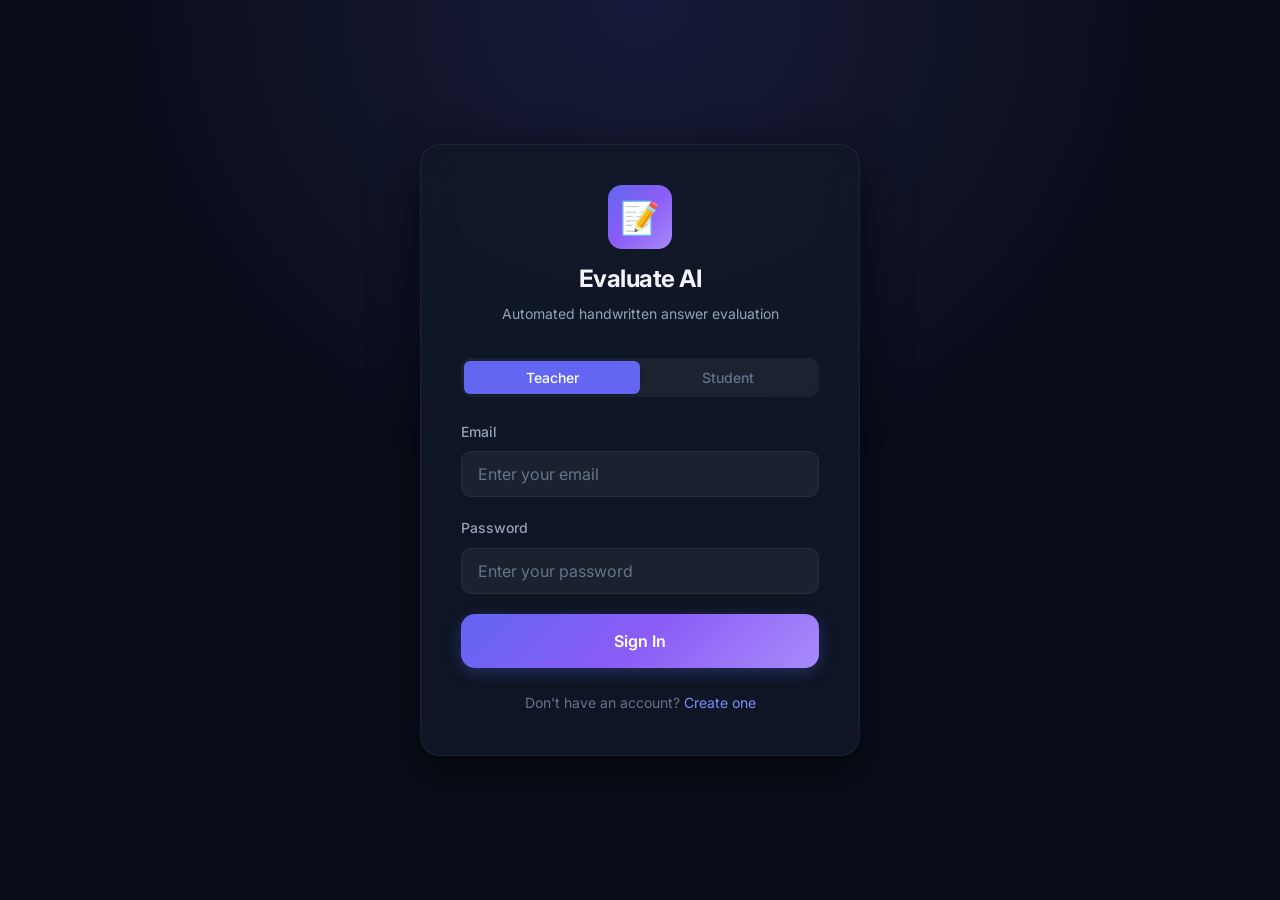
==== frontend/index.html @ 21077ee0 "Initial commit - project architecture and base structure" ====
<!DOCTYPE html>
<html lang="en">
<head>
    <meta charset="UTF-8">
    <meta name="viewport" content="width=device-width, initial-scale=1.0">
    <meta name="description" content="Evaluate AI — Automated evaluation of handwritten student answer sheets using OCR, NLP, and AI">
    <title>Evaluate AI — Login</title>
    <link rel="stylesheet" href="css/variables.css">
    <link rel="stylesheet" href="css/base.css">
    <link rel="stylesheet" href="css/layout.css">
    <link rel="stylesheet" href="css/components.css">
    <link rel="stylesheet" href="css/pages.css">
</head>
<body>
    <!-- Toast Container -->
    <div id="toast-container" class="toast-container"></div>

    <!-- Auth Layout -->
    <div class="auth-layout">
        <div class="auth-card">
            <!-- Header -->
            <div class="auth-header">
                <div class="auth-logo">📝</div>
                <h1>Evaluate AI</h1>
                <p>Automated handwritten answer evaluation</p>
            </div>

            <!-- Role Toggle -->
            <div class="auth-toggle" id="auth-role-toggle">
                <button class="active" data-role="teacher" id="toggle-teacher">Teacher</button>
                <button data-role="student" id="toggle-student">Student</button>
            </div>

            <!-- Login Form -->
            <form id="login-form" style="display: block;">
                <div class="form-group">
                    <label class="form-label" for="login-email">Email</label>
                    <input type="email" id="login-email" class="form-input" placeholder="Enter your email" required>
                </div>
                <div class="form-group">
                    <label class="form-label" for="login-password">Password</label>
                    <input type="password" id="login-password" class="form-input" placeholder="Enter your password" required>
                </div>
                <button type="submit" class="btn btn-primary btn-lg" style="width:100%;" id="login-btn">
                    Sign In
                </button>
            </form>

            <!-- Register Form -->
            <form id="register-form" style="display: none;">
                <div class="form-group">
                    <label class="form-label" for="register-name">Full Name</label>
                    <input type="text" id="register-name" class="form-input" placeholder="Enter your full name" required>
                </div>
                <div class="form-group">
                    <label class="form-label" for="register-email">Email</label>
                    <input type="email" id="register-email" class="form-input" placeholder="Enter your email" required>
                </div>
                <div class="form-group">
                    <label class="form-label" for="register-password">Password</label>
                    <input type="password" id="register-password" class="form-input" placeholder="Create a password (6+ characters)" required minlength="6">
                </div>
                <button type="submit" class="btn btn-primary btn-lg" style="width:100%;" id="register-btn">
                    Create Account
                </button>
            </form>

            <!-- Toggle Auth Mode -->
            <div class="auth-footer">
                <span id="auth-mode-text">Don't have an account?</span>
                <a href="#" id="auth-mode-link">Create one</a>
            </div>
        </div>
    </div>

    <script src="js/utils.js"></script>
    <script src="js/api.js"></script>
    <script src="js/auth.js"></script>
</body>
</html>
---- frontend/css/variables.css ----
/* ============================================================
   Design System Tokens — Variables
   Premium dark theme with vibrant gradients
   ============================================================ */

@import url('https://fonts.googleapis.com/css2?family=Inter:wght@300;400;500;600;700;800&display=swap');

:root {
    /* ---- Colors: Dark Theme ---- */
    --bg-primary: #0a0e1a;
    --bg-secondary: #111827;
    --bg-tertiary: #1a2035;
    --bg-card: rgba(17, 24, 39, 0.8);
    --bg-card-hover: rgba(26, 32, 53, 0.9);
    --bg-glass: rgba(255, 255, 255, 0.03);
    --bg-input: rgba(255, 255, 255, 0.05);
    --bg-input-focus: rgba(255, 255, 255, 0.08);

    /* ---- Accent Colors ---- */
    --accent-primary: #6366f1;       /* Indigo */
    --accent-primary-light: #818cf8;
    --accent-primary-dark: #4f46e5;
    --accent-secondary: #8b5cf6;     /* Violet */
    --accent-success: #10b981;       /* Emerald */
    --accent-warning: #f59e0b;       /* Amber */
    --accent-danger: #ef4444;        /* Red */
    --accent-info: #06b6d4;          /* Cyan */

    /* ---- Gradients ---- */
    --gradient-primary: linear-gradient(135deg, #6366f1 0%, #8b5cf6 50%, #a78bfa 100%);
    --gradient-success: linear-gradient(135deg, #10b981 0%, #34d399 100%);
    --gradient-danger: linear-gradient(135deg, #ef4444 0%, #f87171 100%);
    --gradient-card: linear-gradient(145deg, rgba(99, 102, 241, 0.05) 0%, rgba(139, 92, 246, 0.05) 100%);
    --gradient-hero: linear-gradient(135deg, #0a0e1a 0%, #1a1040 50%, #0a0e1a 100%);
    --gradient-glow: radial-gradient(ellipse at 50% 0%, rgba(99, 102, 241, 0.15) 0%, transparent 60%);

    /* ---- Text Colors ---- */
    --text-primary: #f1f5f9;
    --text-secondary: #94a3b8;
    --text-tertiary: #64748b;
    --text-inverse: #0a0e1a;
    --text-accent: #818cf8;

    /* ---- Border Colors ---- */
    --border-primary: rgba(255, 255, 255, 0.06);
    --border-secondary: rgba(255, 255, 255, 0.1);
    --border-accent: rgba(99, 102, 241, 0.3);
    --border-focus: rgba(99, 102, 241, 0.5);

    /* ---- Shadows ---- */
    --shadow-sm: 0 1px 2px rgba(0, 0, 0, 0.3);
    --shadow-md: 0 4px 12px rgba(0, 0, 0, 0.4);
    --shadow-lg: 0 8px 32px rgba(0, 0, 0, 0.5);
    --shadow-xl: 0 16px 48px rgba(0, 0, 0, 0.6);
    --shadow-glow: 0 0 30px rgba(99, 102, 241, 0.15);
    --shadow-card: 0 4px 20px rgba(0, 0, 0, 0.3), 0 0 0 1px rgba(255, 255, 255, 0.05);

    /* ---- Typography ---- */
    --font-family: 'Inter', -apple-system, BlinkMacSystemFont, 'Segoe UI', sans-serif;
    --font-size-xs: 0.75rem;
    --font-size-sm: 0.875rem;
    --font-size-base: 1rem;
    --font-size-lg: 1.125rem;
    --font-size-xl: 1.25rem;
    --font-size-2xl: 1.5rem;
    --font-size-3xl: 1.875rem;
    --font-size-4xl: 2.25rem;
    --font-size-5xl: 3rem;

    /* ---- Spacing ---- */
    --space-1: 0.25rem;
    --space-2: 0.5rem;
    --space-3: 0.75rem;
    --space-4: 1rem;
    --space-5: 1.25rem;
    --space-6: 1.5rem;
    --space-8: 2rem;
    --space-10: 2.5rem;
    --space-12: 3rem;
    --space-16: 4rem;
    --space-20: 5rem;

    /* ---- Border Radius ---- */
    --radius-sm: 6px;
    --radius-md: 10px;
    --radius-lg: 14px;
    --radius-xl: 20px;
    --radius-full: 9999px;

    /* ---- Transitions ---- */
    --transition-fast: 150ms cubic-bezier(0.4, 0, 0.2, 1);
    --transition-base: 250ms cubic-bezier(0.4, 0, 0.2, 1);
    --transition-slow: 400ms cubic-bezier(0.4, 0, 0.2, 1);
    --transition-spring: 500ms cubic-bezier(0.34, 1.56, 0.64, 1);

    /* ---- Z-Index ---- */
    --z-dropdown: 100;
    --z-modal: 200;
    --z-toast: 300;
    --z-tooltip: 400;

    /* ---- Sidebar ---- */
    --sidebar-width: 260px;
    --sidebar-collapsed: 72px;
}
---- frontend/css/base.css ----
/* ============================================================
   Base Styles — Reset + Typography + Global
   ============================================================ */

/* ---- CSS Reset ---- */
*, *::before, *::after {
    margin: 0;
    padding: 0;
    box-sizing: border-box;
}

html {
    font-size: 16px;
    scroll-behavior: smooth;
    -webkit-font-smoothing: antialiased;
    -moz-osx-font-smoothing: grayscale;
}

body {
    font-family: var(--font-family);
    font-size: var(--font-size-base);
    color: var(--text-primary);
    background-color: var(--bg-primary);
    line-height: 1.6;
    min-height: 100vh;
    overflow-x: hidden;
}

/* ---- Background glow effect ---- */
body::before {
    content: '';
    position: fixed;
    top: 0;
    left: 0;
    right: 0;
    height: 600px;
    background: var(--gradient-glow);
    pointer-events: none;
    z-index: 0;
}

/* ---- Typography ---- */
h1, h2, h3, h4, h5, h6 {
    font-weight: 700;
    line-height: 1.2;
    color: var(--text-primary);
    letter-spacing: -0.02em;
}

h1 { font-size: var(--font-size-4xl); }
h2 { font-size: var(--font-size-3xl); }
h3 { font-size: var(--font-size-2xl); }
h4 { font-size: var(--font-size-xl); }
h5 { font-size: var(--font-size-lg); }

p {
    color: var(--text-secondary);
    line-height: 1.7;
}

a {
    color: var(--accent-primary-light);
    text-decoration: none;
    transition: color var(--transition-fast);
}

a:hover {
    color: var(--accent-primary);
}

/* ---- Scrollbar ---- */
::-webkit-scrollbar {
    width: 6px;
    height: 6px;
}

::-webkit-scrollbar-track {
    background: var(--bg-primary);
}

::-webkit-scrollbar-thumb {
    background: var(--bg-tertiary);
    border-radius: var(--radius-full);
}

::-webkit-scrollbar-thumb:hover {
    background: var(--accent-primary);
}

/* ---- Selection ---- */
::selection {
    background: rgba(99, 102, 241, 0.3);
    color: var(--text-primary);
}

/* ---- Focus Outline ---- */
:focus-visible {
    outline: 2px solid var(--accent-primary);
    outline-offset: 2px;
}

/* ---- Image defaults ---- */
img {
    max-width: 100%;
    height: auto;
    display: block;
}

/* ---- Lists ---- */
ul, ol {
    list-style: none;
}

/* ---- Tables ---- */
table {
    width: 100%;
    border-collapse: collapse;
}
---- frontend/css/layout.css ----
/* ============================================================
   Layout — Grid, Containers, Responsive
   ============================================================ */

/* ---- App Layout (sidebar + main) ---- */
.app-layout {
    display: flex;
    min-height: 100vh;
}

.main-content {
    flex: 1;
    margin-left: var(--sidebar-width);
    padding: var(--space-8);
    position: relative;
    z-index: 1;
    transition: margin-left var(--transition-base);
}

/* ---- Containers ---- */
.container {
    width: 100%;
    max-width: 1200px;
    margin: 0 auto;
    padding: 0 var(--space-4);
}

.container-sm { max-width: 640px; }
.container-md { max-width: 768px; }
.container-lg { max-width: 1024px; }
.container-xl { max-width: 1280px; }

/* ---- Auth Layout (centered) ---- */
.auth-layout {
    display: flex;
    align-items: center;
    justify-content: center;
    min-height: 100vh;
    padding: var(--space-4);
    position: relative;
    z-index: 1;
}

.auth-card {
    width: 100%;
    max-width: 440px;
    background: var(--bg-card);
    border: 1px solid var(--border-primary);
    border-radius: var(--radius-xl);
    padding: var(--space-10);
    box-shadow: var(--shadow-xl);
    backdrop-filter: blur(20px);
}

/* ---- Grid System ---- */
.grid {
    display: grid;
    gap: var(--space-6);
}

.grid-2 { grid-template-columns: repeat(2, 1fr); }
.grid-3 { grid-template-columns: repeat(3, 1fr); }
.grid-4 { grid-template-columns: repeat(4, 1fr); }

/* ---- Flex Utilities ---- */
.flex { display: flex; }
.flex-col { flex-direction: column; }
.flex-wrap { flex-wrap: wrap; }
.items-center { align-items: center; }
.items-start { align-items: flex-start; }
.justify-center { justify-content: center; }
.justify-between { justify-content: space-between; }
.justify-end { justify-content: flex-end; }
.gap-1 { gap: var(--space-1); }
.gap-2 { gap: var(--space-2); }
.gap-3 { gap: var(--space-3); }
.gap-4 { gap: var(--space-4); }
.gap-6 { gap: var(--space-6); }
.gap-8 { gap: var(--space-8); }

/* ---- Page Header ---- */
.page-header {
    display: flex;
    align-items: center;
    justify-content: space-between;
    margin-bottom: var(--space-8);
    flex-wrap: wrap;
    gap: var(--space-4);
}

.page-header h1 {
    font-size: var(--font-size-3xl);
    background: var(--gradient-primary);
    -webkit-background-clip: text;
    -webkit-text-fill-color: transparent;
    background-clip: text;
}

.page-header p {
    margin-top: var(--space-1);
}

/* ---- Section ---- */
.section {
    margin-bottom: var(--space-10);
}

.section-title {
    font-size: var(--font-size-xl);
    margin-bottom: var(--space-6);
    display: flex;
    align-items: center;
    gap: var(--space-3);
}

/* ---- Responsive ---- */
@media (max-width: 1024px) {
    .main-content {
        margin-left: var(--sidebar-collapsed);
    }
    .grid-4 { grid-template-columns: repeat(2, 1fr); }
}

@media (max-width: 768px) {
    .main-content {
        margin-left: 0;
        padding: var(--space-4);
        padding-top: calc(var(--space-16) + var(--space-4));
    }
    .grid-2, .grid-3, .grid-4 {
        grid-template-columns: 1fr;
    }
    .page-header h1 {
        font-size: var(--font-size-2xl);
    }
}
---- frontend/css/components.css ----
/* ============================================================
   Components — Reusable UI Elements
   ============================================================ */

/* ---- Buttons ---- */
.btn {
    display: inline-flex;
    align-items: center;
    justify-content: center;
    gap: var(--space-2);
    padding: var(--space-3) var(--space-6);
    font-family: var(--font-family);
    font-size: var(--font-size-sm);
    font-weight: 600;
    border: none;
    border-radius: var(--radius-md);
    cursor: pointer;
    transition: all var(--transition-base);
    text-decoration: none;
    line-height: 1.4;
    position: relative;
    overflow: hidden;
}

.btn::before {
    content: '';
    position: absolute;
    inset: 0;
    background: linear-gradient(rgba(255,255,255,0.1), transparent);
    opacity: 0;
    transition: opacity var(--transition-fast);
}

.btn:hover::before { opacity: 1; }

.btn-primary {
    background: var(--gradient-primary);
    color: white;
    box-shadow: 0 4px 15px rgba(99, 102, 241, 0.3);
}

.btn-primary:hover {
    transform: translateY(-1px);
    box-shadow: 0 6px 25px rgba(99, 102, 241, 0.4);
}

.btn-secondary {
    background: var(--bg-input);
    color: var(--text-primary);
    border: 1px solid var(--border-secondary);
}

.btn-secondary:hover {
    background: var(--bg-input-focus);
    border-color: var(--border-accent);
}

.btn-success {
    background: var(--gradient-success);
    color: white;
}

.btn-danger {
    background: var(--gradient-danger);
    color: white;
}

.btn-ghost {
    background: transparent;
    color: var(--text-secondary);
}

.btn-ghost:hover {
    color: var(--text-primary);
    background: var(--bg-input);
}

.btn-lg {
    padding: var(--space-4) var(--space-8);
    font-size: var(--font-size-base);
    border-radius: var(--radius-lg);
}

.btn-sm {
    padding: var(--space-2) var(--space-4);
    font-size: var(--font-size-xs);
}

.btn-icon {
    width: 40px;
    height: 40px;
    padding: 0;
    border-radius: var(--radius-md);
}

.btn:disabled {
    opacity: 0.5;
    cursor: not-allowed;
    transform: none !important;
}

/* ---- Cards ---- */
.card {
    background: var(--bg-card);
    border: 1px solid var(--border-primary);
    border-radius: var(--radius-lg);
    padding: var(--space-6);
    box-shadow: var(--shadow-card);
    backdrop-filter: blur(10px);
    transition: all var(--transition-base);
}

.card:hover {
    border-color: var(--border-accent);
    box-shadow: var(--shadow-card), var(--shadow-glow);
}

.card-header {
    display: flex;
    align-items: center;
    justify-content: space-between;
    margin-bottom: var(--space-4);
    padding-bottom: var(--space-4);
    border-bottom: 1px solid var(--border-primary);
}

.card-title {
    font-size: var(--font-size-lg);
    font-weight: 600;
}

.card-body {
    flex: 1;
}

.card-footer {
    margin-top: var(--space-4);
    padding-top: var(--space-4);
    border-top: 1px solid var(--border-primary);
}

/* ---- Stats Card ---- */
.stat-card {
    background: var(--bg-card);
    border: 1px solid var(--border-primary);
    border-radius: var(--radius-lg);
    padding: var(--space-6);
    position: relative;
    overflow: hidden;
}

.stat-card::before {
    content: '';
    position: absolute;
    top: 0;
    left: 0;
    right: 0;
    height: 3px;
    background: var(--gradient-primary);
}

.stat-card .stat-icon {
    width: 48px;
    height: 48px;
    display: flex;
    align-items: center;
    justify-content: center;
    border-radius: var(--radius-md);
    background: var(--bg-glass);
    font-size: 1.5rem;
    margin-bottom: var(--space-4);
}

.stat-card .stat-value {
    font-size: var(--font-size-3xl);
    font-weight: 800;
    color: var(--text-primary);
    letter-spacing: -0.03em;
}

.stat-card .stat-label {
    font-size: var(--font-size-sm);
    color: var(--text-tertiary);
    margin-top: var(--space-1);
}

/* ---- Inputs ---- */
.form-group {
    display: flex;
    flex-direction: column;
    gap: var(--space-2);
    margin-bottom: var(--space-5);
}

.form-label {
    font-size: var(--font-size-sm);
    font-weight: 500;
    color: var(--text-secondary);
}

.form-input {
    width: 100%;
    padding: var(--space-3) var(--space-4);
    background: var(--bg-input);
    border: 1px solid var(--border-primary);
    border-radius: var(--radius-md);
    color: var(--text-primary);
    font-family: var(--font-family);
    font-size: var(--font-size-base);
    transition: all var(--transition-fast);
    outline: none;
}

.form-input::placeholder {
    color: var(--text-tertiary);
}

.form-input:focus {
    background: var(--bg-input-focus);
    border-color: var(--border-focus);
    box-shadow: 0 0 0 3px rgba(99, 102, 241, 0.1);
}

.form-select {
    appearance: none;
    background-image: url("data:image/svg+xml,%3Csvg xmlns='http://www.w3.org/2000/svg' width='12' height='12' fill='%2394a3b8' viewBox='0 0 16 16'%3E%3Cpath d='M8 11L3 6h10l-5 5z'/%3E%3C/svg%3E");
    background-repeat: no-repeat;
    background-position: right 12px center;
    padding-right: var(--space-10);
}

/* ---- Badges ---- */
.badge {
    display: inline-flex;
    align-items: center;
    padding: var(--space-1) var(--space-3);
    font-size: var(--font-size-xs);
    font-weight: 600;
    border-radius: var(--radius-full);
    letter-spacing: 0.02em;
}

.badge-success {
    background: rgba(16, 185, 129, 0.15);
    color: var(--accent-success);
}

.badge-warning {
    background: rgba(245, 158, 11, 0.15);
    color: var(--accent-warning);
}

.badge-danger {
    background: rgba(239, 68, 68, 0.15);
    color: var(--accent-danger);
}

.badge-info {
    background: rgba(6, 182, 212, 0.15);
    color: var(--accent-info);
}

.badge-primary {
    background: rgba(99, 102, 241, 0.15);
    color: var(--accent-primary-light);
}

/* ---- Grade Badges ---- */
.grade-badge {
    display: inline-flex;
    align-items: center;
    justify-content: center;
    width: 48px;
    height: 48px;
    border-radius: var(--radius-md);
    font-size: var(--font-size-lg);
    font-weight: 800;
}

.grade-A { background: rgba(16, 185, 129, 0.15); color: var(--accent-success); }
.grade-B { background: rgba(6, 182, 212, 0.15); color: var(--accent-info); }
.grade-C { background: rgba(245, 158, 11, 0.15); color: var(--accent-warning); }
.grade-D { background: rgba(239, 68, 68, 0.15); color: var(--accent-danger); }
.grade-F { background: rgba(239, 68, 68, 0.25); color: var(--accent-danger); }

/* ---- Table ---- */
.data-table {
    width: 100%;
    border-collapse: separate;
    border-spacing: 0;
}

.data-table thead th {
    text-align: left;
    padding: var(--space-3) var(--space-4);
    font-size: var(--font-size-xs);
    font-weight: 600;
    color: var(--text-tertiary);
    text-transform: uppercase;
    letter-spacing: 0.05em;
    border-bottom: 1px solid var(--border-primary);
}

.data-table tbody td {
    padding: var(--space-4);
    font-size: var(--font-size-sm);
    border-bottom: 1px solid var(--border-primary);
    color: var(--text-secondary);
}

.data-table tbody tr {
    transition: background var(--transition-fast);
}

.data-table tbody tr:hover {
    background: var(--bg-glass);
}

/* ---- Toast Notification ---- */
.toast-container {
    position: fixed;
    top: var(--space-6);
    right: var(--space-6);
    z-index: var(--z-toast);
    display: flex;
    flex-direction: column;
    gap: var(--space-3);
}

.toast {
    display: flex;
    align-items: center;
    gap: var(--space-3);
    padding: var(--space-4) var(--space-6);
    background: var(--bg-secondary);
    border: 1px solid var(--border-secondary);
    border-radius: var(--radius-md);
    box-shadow: var(--shadow-lg);
    animation: slideInRight 0.3s var(--transition-spring) forwards;
    max-width: 380px;
}

.toast-success { border-left: 3px solid var(--accent-success); }
.toast-error { border-left: 3px solid var(--accent-danger); }
.toast-info { border-left: 3px solid var(--accent-info); }

@keyframes slideInRight {
    from { transform: translateX(100%); opacity: 0; }
    to { transform: translateX(0); opacity: 1; }
}

@keyframes slideOutRight {
    from { transform: translateX(0); opacity: 1; }
    to { transform: translateX(100%); opacity: 0; }
}

/* ---- Progress Bar ---- */
.progress-bar-container {
    width: 100%;
    height: 8px;
    background: var(--bg-input);
    border-radius: var(--radius-full);
    overflow: hidden;
}

.progress-bar-fill {
    height: 100%;
    background: var(--gradient-primary);
    border-radius: var(--radius-full);
    transition: width var(--transition-slow);
    position: relative;
}

.progress-bar-fill::after {
    content: '';
    position: absolute;
    inset: 0;
    background: linear-gradient(90deg, transparent, rgba(255,255,255,0.2), transparent);
    animation: shimmer 2s infinite;
}

@keyframes shimmer {
    0% { transform: translateX(-100%); }
    100% { transform: translateX(100%); }
}

/* ---- Empty State ---- */
.empty-state {
    display: flex;
    flex-direction: column;
    align-items: center;
    justify-content: center;
    padding: var(--space-16) var(--space-8);
    text-align: center;
}

.empty-state .empty-icon {
    font-size: 4rem;
    margin-bottom: var(--space-6);
    opacity: 0.3;
}

.empty-state h3 {
    color: var(--text-secondary);
    margin-bottom: var(--space-2);
}

.empty-state p {
    color: var(--text-tertiary);
    max-width: 360px;
}

/* ---- Loading Spinner ---- */
.spinner {
    width: 20px;
    height: 20px;
    border: 2px solid var(--border-secondary);
    border-top-color: var(--accent-primary);
    border-radius: 50%;
    animation: spin 0.6s linear infinite;
}

.spinner-lg {
    width: 40px;
    height: 40px;
    border-width: 3px;
}

@keyframes spin {
    to { transform: rotate(360deg); }
}

/* ---- Modal ---- */
.modal-backdrop {
    position: fixed;
    inset: 0;
    background: rgba(0, 0, 0, 0.6);
    backdrop-filter: blur(4px);
    z-index: var(--z-modal);
    display: flex;
    align-items: center;
    justify-content: center;
    padding: var(--space-4);
    opacity: 0;
    visibility: hidden;
    transition: all var(--transition-base);
}

.modal-backdrop.active {
    opacity: 1;
    visibility: visible;
}

.modal {
    background: var(--bg-secondary);
    border: 1px solid var(--border-secondary);
    border-radius: var(--radius-xl);
    padding: var(--space-8);
    max-width: 520px;
    width: 100%;
    box-shadow: var(--shadow-xl);
    transform: scale(0.95);
    transition: transform var(--transition-base);
}

.modal-backdrop.active .modal {
    transform: scale(1);
}

/* ---- Skeleton Loading ---- */
.skeleton {
    background: linear-gradient(90deg, var(--bg-tertiary), var(--bg-secondary), var(--bg-tertiary));
    background-size: 200% 100%;
    animation: skeleton-shimmer 1.5s ease-in-out infinite;
    border-radius: var(--radius-sm);
}

@keyframes skeleton-shimmer {
    0% { background-position: 200% 0; }
    100% { background-position: -200% 0; }
}
---- frontend/css/pages.css ----
/* ============================================================
   Page-Specific Styles
   ============================================================ */

/* ---- Sidebar ---- */
.sidebar {
    position: fixed;
    left: 0;
    top: 0;
    bottom: 0;
    width: var(--sidebar-width);
    background: var(--bg-secondary);
    border-right: 1px solid var(--border-primary);
    display: flex;
    flex-direction: column;
    z-index: 50;
    transition: width var(--transition-base);
}

.sidebar-logo {
    padding: var(--space-6);
    display: flex;
    align-items: center;
    gap: var(--space-3);
    border-bottom: 1px solid var(--border-primary);
}

.sidebar-logo .logo-icon {
    width: 40px;
    height: 40px;
    display: flex;
    align-items: center;
    justify-content: center;
    background: var(--gradient-primary);
    border-radius: var(--radius-md);
    font-size: 1.2rem;
}

.sidebar-logo .logo-text {
    font-size: var(--font-size-lg);
    font-weight: 700;
    background: var(--gradient-primary);
    -webkit-background-clip: text;
    -webkit-text-fill-color: transparent;
    background-clip: text;
}

.sidebar-nav {
    flex: 1;
    padding: var(--space-4);
    overflow-y: auto;
}

.nav-section {
    margin-bottom: var(--space-6);
}

.nav-section-title {
    font-size: var(--font-size-xs);
    font-weight: 600;
    color: var(--text-tertiary);
    text-transform: uppercase;
    letter-spacing: 0.08em;
    padding: var(--space-2) var(--space-3);
    margin-bottom: var(--space-2);
}

.nav-item {
    display: flex;
    align-items: center;
    gap: var(--space-3);
    padding: var(--space-3) var(--space-4);
    font-size: var(--font-size-sm);
    color: var(--text-secondary);
    border-radius: var(--radius-md);
    transition: all var(--transition-fast);
    cursor: pointer;
    text-decoration: none;
}

.nav-item:hover {
    color: var(--text-primary);
    background: var(--bg-glass);
}

.nav-item.active {
    color: var(--accent-primary-light);
    background: rgba(99, 102, 241, 0.1);
    border: 1px solid rgba(99, 102, 241, 0.15);
}

.nav-item .nav-icon {
    width: 20px;
    text-align: center;
    font-size: 1.1rem;
}

.sidebar-footer {
    padding: var(--space-4);
    border-top: 1px solid var(--border-primary);
}

.sidebar-user {
    display: flex;
    align-items: center;
    gap: var(--space-3);
    padding: var(--space-3);
    border-radius: var(--radius-md);
    cursor: pointer;
    transition: background var(--transition-fast);
}

.sidebar-user:hover {
    background: var(--bg-glass);
}

.sidebar-user .user-avatar {
    width: 36px;
    height: 36px;
    border-radius: var(--radius-full);
    background: var(--gradient-primary);
    display: flex;
    align-items: center;
    justify-content: center;
    font-weight: 700;
    font-size: var(--font-size-sm);
    color: white;
}

.sidebar-user .user-info {
    flex: 1;
    min-width: 0;
}

.sidebar-user .user-name {
    font-size: var(--font-size-sm);
    font-weight: 600;
    color: var(--text-primary);
    white-space: nowrap;
    overflow: hidden;
    text-overflow: ellipsis;
}

.sidebar-user .user-role {
    font-size: var(--font-size-xs);
    color: var(--text-tertiary);
    text-transform: capitalize;
}

/* ---- Auth Pages ---- */
.auth-header {
    text-align: center;
    margin-bottom: var(--space-8);
}

.auth-header .auth-logo {
    width: 64px;
    height: 64px;
    margin: 0 auto var(--space-4);
    display: flex;
    align-items: center;
    justify-content: center;
    background: var(--gradient-primary);
    border-radius: var(--radius-lg);
    font-size: 2rem;
}

.auth-header h1 {
    font-size: var(--font-size-2xl);
    margin-bottom: var(--space-2);
}

.auth-header p {
    font-size: var(--font-size-sm);
}

.auth-footer {
    text-align: center;
    margin-top: var(--space-6);
    font-size: var(--font-size-sm);
    color: var(--text-tertiary);
}

.auth-toggle {
    display: flex;
    background: var(--bg-input);
    border-radius: var(--radius-md);
    padding: 3px;
    margin-bottom: var(--space-6);
}

.auth-toggle button {
    flex: 1;
    padding: var(--space-2) var(--space-4);
    font-family: var(--font-family);
    font-size: var(--font-size-sm);
    font-weight: 500;
    border: none;
    border-radius: var(--radius-sm);
    cursor: pointer;
    transition: all var(--transition-fast);
    background: transparent;
    color: var(--text-tertiary);
}

.auth-toggle button.active {
    background: var(--accent-primary);
    color: white;
    box-shadow: var(--shadow-sm);
}

/* ---- Upload Page ---- */
.upload-zone {
    border: 2px dashed var(--border-secondary);
    border-radius: var(--radius-xl);
    padding: var(--space-16);
    text-align: center;
    cursor: pointer;
    transition: all var(--transition-base);
    background: var(--bg-glass);
    position: relative;
}

.upload-zone:hover,
.upload-zone.drag-over {
    border-color: var(--accent-primary);
    background: rgba(99, 102, 241, 0.05);
    box-shadow: var(--shadow-glow);
}

.upload-zone .upload-icon {
    font-size: 3rem;
    margin-bottom: var(--space-4);
    opacity: 0.5;
}

.upload-zone h3 {
    color: var(--text-secondary);
    margin-bottom: var(--space-2);
}

.upload-zone p {
    font-size: var(--font-size-sm);
    color: var(--text-tertiary);
}

.upload-zone input[type="file"] {
    position: absolute;
    inset: 0;
    opacity: 0;
    cursor: pointer;
}

/* ---- File Preview ---- */
.file-preview {
    display: flex;
    align-items: center;
    gap: var(--space-4);
    padding: var(--space-4);
    background: var(--bg-card);
    border-radius: var(--radius-md);
    border: 1px solid var(--border-primary);
    margin-top: var(--space-4);
}

.file-preview .file-icon {
    width: 48px;
    height: 48px;
    display: flex;
    align-items: center;
    justify-content: center;
    background: rgba(99, 102, 241, 0.1);
    border-radius: var(--radius-md);
    font-size: 1.5rem;
}

.file-preview .file-info {
    flex: 1;
}

.file-preview .file-name {
    font-weight: 500;
    font-size: var(--font-size-sm);
}

.file-preview .file-size {
    font-size: var(--font-size-xs);
    color: var(--text-tertiary);
}

/* ---- Results Page ---- */
.result-summary {
    display: grid;
    grid-template-columns: repeat(auto-fit, minmax(200px, 1fr));
    gap: var(--space-4);
    margin-bottom: var(--space-8);
}

.score-circle {
    width: 120px;
    height: 120px;
    border-radius: 50%;
    display: flex;
    align-items: center;
    justify-content: center;
    flex-direction: column;
    margin: 0 auto var(--space-4);
    position: relative;
}

.score-circle::before {
    content: '';
    position: absolute;
    inset: 0;
    border-radius: 50%;
    border: 4px solid var(--border-primary);
}

.score-circle .score-value {
    font-size: var(--font-size-3xl);
    font-weight: 800;
    color: var(--text-primary);
}

.score-circle .score-label {
    font-size: var(--font-size-xs);
    color: var(--text-tertiary);
}

/* ---- Feedback Panel ---- */
.feedback-card {
    background: var(--bg-card);
    border: 1px solid var(--border-primary);
    border-radius: var(--radius-lg);
    padding: var(--space-6);
    margin-bottom: var(--space-4);
    border-left: 3px solid var(--accent-primary);
}

.feedback-card .question-header {
    display: flex;
    align-items: center;
    justify-content: space-between;
    margin-bottom: var(--space-4);
}

.feedback-card .question-id {
    font-weight: 700;
    font-size: var(--font-size-lg);
    color: var(--accent-primary-light);
}

.feedback-card .question-score {
    font-weight: 700;
    font-size: var(--font-size-lg);
}

.feedback-card .answer-text {
    padding: var(--space-4);
    background: var(--bg-glass);
    border-radius: var(--radius-md);
    margin-bottom: var(--space-4);
    font-size: var(--font-size-sm);
    line-height: 1.7;
    color: var(--text-secondary);
}

.feedback-card .feedback-text {
    font-size: var(--font-size-sm);
    color: var(--text-secondary);
    line-height: 1.7;
    padding: var(--space-4);
    background: rgba(16, 185, 129, 0.05);
    border-radius: var(--radius-md);
    border-left: 2px solid var(--accent-success);
}

.contradiction-list {
    margin-top: var(--space-4);
    padding: var(--space-4);
    background: rgba(239, 68, 68, 0.05);
    border-radius: var(--radius-md);
    border-left: 2px solid var(--accent-danger);
}

.contradiction-list h5 {
    color: var(--accent-danger);
    font-size: var(--font-size-sm);
    margin-bottom: var(--space-2);
}

.contradiction-list li {
    font-size: var(--font-size-sm);
    color: var(--text-secondary);
    padding: var(--space-1) 0;
    list-style: disc inside;
}

/* ---- Mobile Menu ---- */
@media (max-width: 768px) {
    .sidebar {
        transform: translateX(-100%);
    }

    .sidebar.open {
        transform: translateX(0);
    }

    .mobile-menu-btn {
        display: flex;
        position: fixed;
        top: var(--space-4);
        left: var(--space-4);
        z-index: 60;
    }
}

@media (min-width: 769px) {
    .mobile-menu-btn {
        display: none;
    }
}
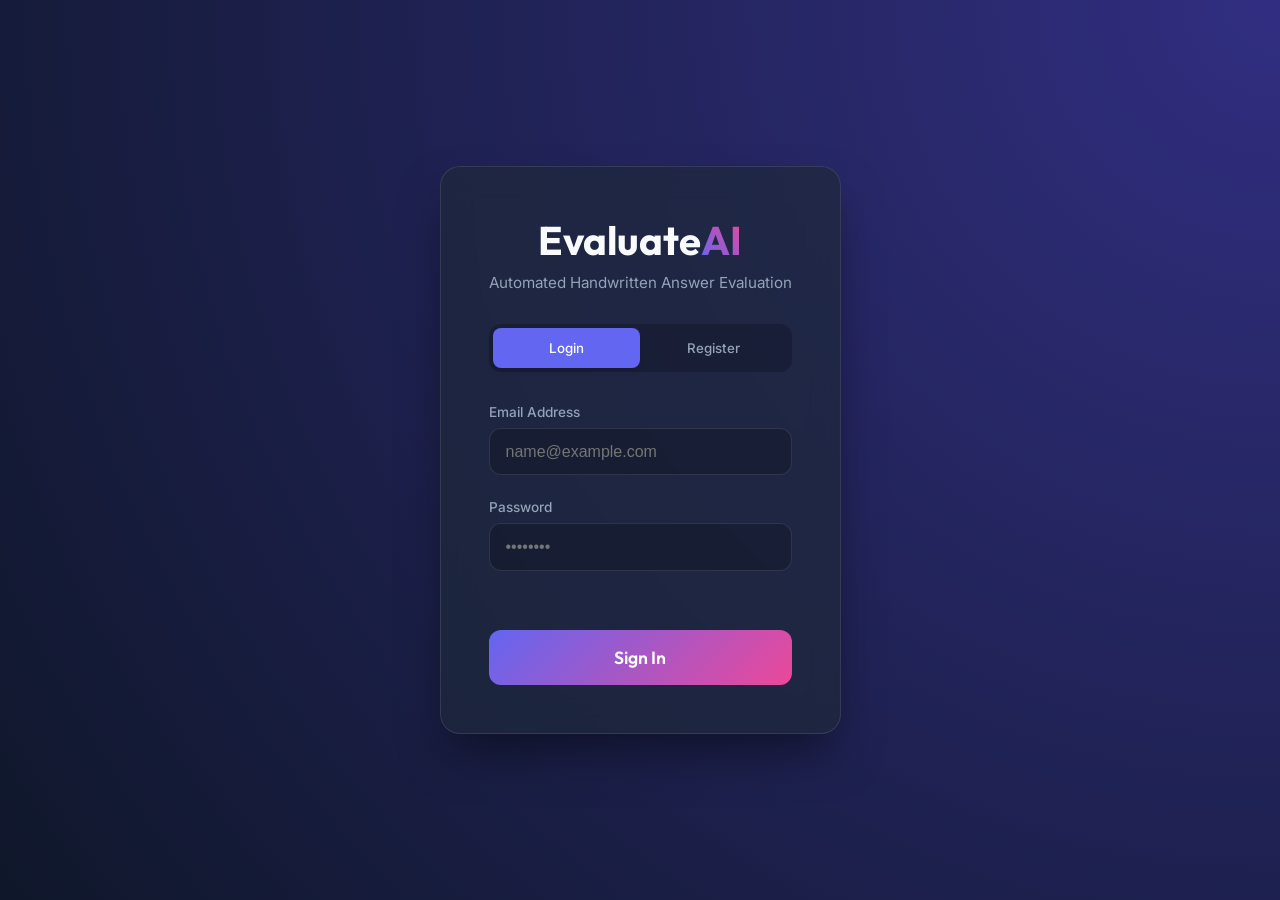
==== commit 813c29c0: "new ui" ====
--- a/frontend/index.html
+++ b/frontend/index.html
@@ -3,78 +3,56 @@
 <head>
     <meta charset="UTF-8">
     <meta name="viewport" content="width=device-width, initial-scale=1.0">
-    <meta name="description" content="Evaluate AI — Automated evaluation of handwritten student answer sheets using OCR, NLP, and AI">
-    <title>Evaluate AI — Login</title>
-    <link rel="stylesheet" href="css/variables.css">
-    <link rel="stylesheet" href="css/base.css">
-    <link rel="stylesheet" href="css/layout.css">
-    <link rel="stylesheet" href="css/components.css">
-    <link rel="stylesheet" href="css/pages.css">
+    <title>Evaluate AI - Intelligent Academic Evaluation</title>
+    <link href="https://fonts.googleapis.com/css2?family=Inter:wght@300;400;500;600;700&family=Outfit:wght@500;700&display=swap" rel="stylesheet">
+    <link rel="stylesheet" href="css/style.css">
 </head>
-<body>
-    <!-- Toast Container -->
-    <div id="toast-container" class="toast-container"></div>
-
-    <!-- Auth Layout -->
-    <div class="auth-layout">
-        <div class="auth-card">
-            <!-- Header -->
+<body class="auth-page">
+    <div class="auth-container">
+        <div class="auth-glass-panel">
             <div class="auth-header">
-                <div class="auth-logo">📝</div>
-                <h1>Evaluate AI</h1>
-                <p>Automated handwritten answer evaluation</p>
+                <h1 class="logo">Evaluate<span>AI</span></h1>
+                <p>Automated Handwritten Answer Evaluation</p>
+            </div>
+            
+            <div class="auth-toggle">
+                <button class="toggle-btn active" id="btn-login" onclick="toggleAuthMode('login')">Login</button>
+                <button class="toggle-btn" id="btn-register" onclick="toggleAuthMode('register')">Register</button>
             </div>
 
-            <!-- Role Toggle -->
-            <div class="auth-toggle" id="auth-role-toggle">
-                <button class="active" data-role="teacher" id="toggle-teacher">Teacher</button>
-                <button data-role="student" id="toggle-student">Student</button>
-            </div>
+            <form id="auth-form" onsubmit="handleAuth(event)">
+                <div class="input-group" id="group-name" style="display: none;">
+                    <label for="name">Full Name</label>
+                    <input type="text" id="name" placeholder="Enter your full name">
+                </div>
+                <div class="input-group">
+                    <label for="email">Email Address</label>
+                    <input type="email" id="email" required placeholder="name@example.com">
+                </div>
+                <div class="input-group">
+                    <label for="password">Password</label>
+                    <input type="password" id="password" required placeholder="••••••••">
+                </div>
+                <div class="input-group" id="group-role" style="display: none;">
+                    <label for="role">Select Role</label>
+                    <div class="role-selector">
+                        <label class="role-option">
+                            <input type="radio" name="role" value="teacher" checked>
+                            <span class="role-badge">🧑‍🏫 Teacher</span>
+                        </label>
+                        <label class="role-option">
+                            <input type="radio" name="role" value="student">
+                            <span class="role-badge">🧑‍🎓 Student</span>
+                        </label>
+                    </div>
+                </div>
 
-            <!-- Login Form -->
-            <form id="login-form" style="display: block;">
-                <div class="form-group">
-                    <label class="form-label" for="login-email">Email</label>
-                    <input type="email" id="login-email" class="form-input" placeholder="Enter your email" required>
-                </div>
-                <div class="form-group">
-                    <label class="form-label" for="login-password">Password</label>
-                    <input type="password" id="login-password" class="form-input" placeholder="Enter your password" required>
-                </div>
-                <button type="submit" class="btn btn-primary btn-lg" style="width:100%;" id="login-btn">
-                    Sign In
-                </button>
+                <div id="auth-error" class="error-msg"></div>
+                <button type="submit" class="submit-btn" id="submit-btn">Sign In</button>
             </form>
-
-            <!-- Register Form -->
-            <form id="register-form" style="display: none;">
-                <div class="form-group">
-                    <label class="form-label" for="register-name">Full Name</label>
-                    <input type="text" id="register-name" class="form-input" placeholder="Enter your full name" required>
-                </div>
-                <div class="form-group">
-                    <label class="form-label" for="register-email">Email</label>
-                    <input type="email" id="register-email" class="form-input" placeholder="Enter your email" required>
-                </div>
-                <div class="form-group">
-                    <label class="form-label" for="register-password">Password</label>
-                    <input type="password" id="register-password" class="form-input" placeholder="Create a password (6+ characters)" required minlength="6">
-                </div>
-                <button type="submit" class="btn btn-primary btn-lg" style="width:100%;" id="register-btn">
-                    Create Account
-                </button>
-            </form>
-
-            <!-- Toggle Auth Mode -->
-            <div class="auth-footer">
-                <span id="auth-mode-text">Don't have an account?</span>
-                <a href="#" id="auth-mode-link">Create one</a>
-            </div>
         </div>
     </div>
-
-    <script src="js/utils.js"></script>
-    <script src="js/api.js"></script>
-    <script src="js/auth.js"></script>
+    <script src="js/api.js?v=2"></script>
+    <script src="js/auth.js?v=2"></script>
 </body>
 </html>
--- a/frontend/css/style.css
+++ b/frontend/css/style.css
@@ -0,0 +1,389 @@
+:root {
+    /* Color Palette */
+    --primary: #6366f1;
+    --primary-hover: #4f46e5;
+    --secondary: #ec4899;
+    --background: #0f172a;
+    --surface: rgba(30, 41, 59, 0.7);
+    --surface-hover: rgba(30, 41, 59, 0.9);
+    --border: rgba(255, 255, 255, 0.1);
+    --text: #f8fafc;
+    --text-muted: #94a3b8;
+    --error: #ef4444;
+    --success: #10b981;
+    --warning: #f59e0b;
+
+    /* Metrics */
+    --radius-sm: 8px;
+    --radius-md: 12px;
+    --radius-lg: 20px;
+    --transition: 0.3s cubic-bezier(0.4, 0, 0.2, 1);
+}
+
+* {
+    box-sizing: border-box;
+    margin: 0;
+    padding: 0;
+}
+
+body {
+    font-family: 'Inter', sans-serif;
+    background-color: var(--background);
+    color: var(--text);
+    min-height: 100vh;
+    overflow-x: hidden;
+}
+
+h1, h2, h3, h4, h5, h6, .logo {
+    font-family: 'Outfit', sans-serif;
+}
+
+/* Glassmorphism Auth Panel */
+.auth-page {
+    display: flex;
+    justify-content: center;
+    align-items: center;
+    background: radial-gradient(circle at top right, #312e81, var(--background)), 
+                radial-gradient(circle at bottom left, #831843, var(--background));
+}
+
+.auth-glass-panel {
+    background: var(--surface);
+    backdrop-filter: blur(16px);
+    -webkit-backdrop-filter: blur(16px);
+    border: 1px solid var(--border);
+    border-radius: var(--radius-lg);
+    padding: 3rem;
+    width: 100%;
+    max-width: 440px;
+    box-shadow: 0 25px 50px -12px rgba(0, 0, 0, 0.5);
+    animation: slideUp 0.6s ease-out;
+}
+
+@keyframes slideUp {
+    from { opacity: 0; transform: translateY(30px); }
+    to { opacity: 1; transform: translateY(0); }
+}
+
+.auth-header {
+    text-align: center;
+    margin-bottom: 2rem;
+}
+
+.logo {
+    font-size: 2.5rem;
+    font-weight: 700;
+    margin-bottom: 0.5rem;
+}
+
+.logo span {
+    color: var(--primary);
+    background: linear-gradient(45deg, var(--primary), var(--secondary));
+    -webkit-background-clip: text;
+    -webkit-text-fill-color: transparent;
+}
+
+.auth-header p {
+    color: var(--text-muted);
+    font-size: 0.95rem;
+}
+
+/* Toggle */
+.auth-toggle {
+    display: flex;
+    background: rgba(0, 0, 0, 0.2);
+    border-radius: var(--radius-md);
+    padding: 0.25rem;
+    margin-bottom: 2rem;
+}
+
+.toggle-btn {
+    flex: 1;
+    padding: 0.75rem;
+    border: none;
+    background: transparent;
+    color: var(--text-muted);
+    font-family: 'Inter', sans-serif;
+    font-weight: 500;
+    cursor: pointer;
+    border-radius: var(--radius-sm);
+    transition: var(--transition);
+}
+
+.toggle-btn.active {
+    background: var(--primary);
+    color: white;
+    box-shadow: 0 4px 6px -1px rgba(0, 0, 0, 0.1);
+}
+
+/* Forms */
+.input-group {
+    margin-bottom: 1.5rem;
+}
+
+.input-group label {
+    display: block;
+    margin-bottom: 0.5rem;
+    font-size: 0.85rem;
+    font-weight: 500;
+    color: var(--text-muted);
+}
+
+.input-group input[type="text"],
+.input-group input[type="email"],
+.input-group input[type="password"] {
+    width: 100%;
+    padding: 0.85rem 1rem;
+    background: rgba(0, 0, 0, 0.2);
+    border: 1px solid var(--border);
+    border-radius: var(--radius-md);
+    color: white;
+    font-size: 1rem;
+    transition: var(--transition);
+}
+
+.input-group input:focus {
+    outline: none;
+    border-color: var(--primary);
+    box-shadow: 0 0 0 3px rgba(99, 102, 241, 0.2);
+}
+
+.role-selector {
+    display: flex;
+    gap: 1rem;
+}
+
+.role-option {
+    flex: 1;
+    cursor: pointer;
+}
+
+.role-option input {
+    display: none;
+}
+
+.role-badge {
+    display: block;
+    text-align: center;
+    padding: 0.75rem;
+    background: rgba(0, 0, 0, 0.2);
+    border: 1px solid var(--border);
+    border-radius: var(--radius-md);
+    color: var(--text-muted);
+    transition: var(--transition);
+}
+
+.role-option input:checked + .role-badge {
+    background: rgba(99, 102, 241, 0.1);
+    border-color: var(--primary);
+    color: var(--primary);
+}
+
+.error-msg {
+    color: var(--error);
+    font-size: 0.85rem;
+    text-align: center;
+    margin-bottom: 1rem;
+    min-height: 1.2rem;
+}
+
+.submit-btn {
+    width: 100%;
+    padding: 1rem;
+    background: linear-gradient(135deg, var(--primary), var(--secondary));
+    color: white;
+    border: none;
+    border-radius: var(--radius-md);
+    font-family: 'Outfit', sans-serif;
+    font-size: 1.1rem;
+    font-weight: 600;
+    cursor: pointer;
+    transition: var(--transition);
+}
+
+.submit-btn:hover {
+    transform: translateY(-2px);
+    box-shadow: 0 10px 15px -3px rgba(236, 72, 153, 0.3);
+}
+
+.submit-btn:disabled {
+    opacity: 0.7;
+    cursor: not-allowed;
+    transform: none;
+}
+
+/* Dashboard Base Styles */
+.dashboard-page {
+    background: var(--background);
+}
+
+.navbar {
+    display: flex;
+    justify-content: space-between;
+    align-items: center;
+    padding: 1rem 2rem;
+    background: rgba(15, 23, 42, 0.8);
+    backdrop-filter: blur(12px);
+    border-bottom: 1px solid var(--border);
+    position: sticky;
+    top: 0;
+    z-index: 100;
+}
+
+.nav-user {
+    display: flex;
+    align-items: center;
+    gap: 1.5rem;
+}
+
+.user-info {
+    text-align: right;
+}
+
+.user-name {
+    font-weight: 600;
+}
+
+.user-role {
+    font-size: 0.8rem;
+    color: var(--text-muted);
+    text-transform: capitalize;
+}
+
+.logout-btn {
+    background: transparent;
+    border: 1px solid var(--border);
+    color: var(--text);
+    padding: 0.5rem 1rem;
+    border-radius: var(--radius-sm);
+    cursor: pointer;
+    transition: var(--transition);
+}
+
+.logout-btn:hover {
+    background: rgba(239, 68, 68, 0.1);
+    color: var(--error);
+    border-color: var(--error);
+}
+
+main.dashboard-container {
+    padding: 2rem;
+    max-width: 1200px;
+    margin: 0 auto;
+}
+
+/* Grid Layouts */
+.grid-2 {
+    display: grid;
+    grid-template-columns: 1fr 1fr;
+    gap: 2rem;
+}
+
+.card {
+    background: var(--surface);
+    border: 1px solid var(--border);
+    border-radius: var(--radius-lg);
+    padding: 1.5rem;
+}
+
+.card-title {
+    font-family: 'Outfit';
+    font-size: 1.25rem;
+    margin-bottom: 1.5rem;
+    border-bottom: 1px solid var(--border);
+    padding-bottom: 0.75rem;
+}
+
+/* Tables */
+.data-table {
+    width: 100%;
+    border-collapse: collapse;
+}
+
+.data-table th, .data-table td {
+    padding: 1rem;
+    text-align: left;
+    border-bottom: 1px solid var(--border);
+}
+
+.data-table th {
+    color: var(--text-muted);
+    font-weight: 500;
+    font-size: 0.9rem;
+}
+
+.data-table tbody tr {
+    transition: var(--transition);
+}
+
+.data-table tbody tr:hover {
+    background: rgba(255, 255, 255, 0.02);
+}
+
+.status-badge {
+    padding: 0.25rem 0.75rem;
+    border-radius: 9999px;
+    font-size: 0.8rem;
+    font-weight: 600;
+    text-transform: uppercase;
+}
+
+.status-uploaded { background: rgba(59, 130, 246, 0.2); color: #60a5fa; }
+.status-processed { background: rgba(245, 158, 11, 0.2); color: #fbbf24; }
+.status-completed { background: rgba(16, 185, 129, 0.2); color: #34d399; }
+.status-failed { background: rgba(239, 68, 68, 0.2); color: #f87171; }
+.status-evaluating { background: rgba(168, 85, 247, 0.2); color: #c084fc; }
+
+.action-btn {
+    background: var(--primary);
+    color: white;
+    border: none;
+    padding: 0.5rem 1rem;
+    border-radius: var(--radius-sm);
+    cursor: pointer;
+    font-size: 0.85rem;
+    transition: var(--transition);
+}
+
+.action-btn:hover { background: var(--primary-hover); }
+.action-btn-outline {
+    background: transparent;
+    border: 1px solid var(--primary);
+    color: var(--primary);
+}
+.action-btn-outline:hover { background: rgba(99, 102, 241, 0.1); }
+
+/* File Uploader */
+.file-drop-area {
+    border: 2px dashed var(--border);
+    border-radius: var(--radius-md);
+    padding: 2rem;
+    text-align: center;
+    cursor: pointer;
+    transition: var(--transition);
+    background: rgba(0,0,0,0.2);
+}
+
+.file-drop-area:hover, .file-drop-area.dragover {
+    border-color: var(--primary);
+    background: rgba(99, 102, 241, 0.05);
+}
+
+.file-icon {
+    font-size: 2.5rem;
+    margin-bottom: 1rem;
+    display: block;
+}
+
+.file-input {
+    display: none;
+}
+
+.optional-tag {
+    font-size: 0.75rem;
+    background: rgba(255,255,255,0.1);
+    padding: 0.2rem 0.5rem;
+    border-radius: 4px;
+    vertical-align: middle;
+    margin-left: 0.5rem;
+}
